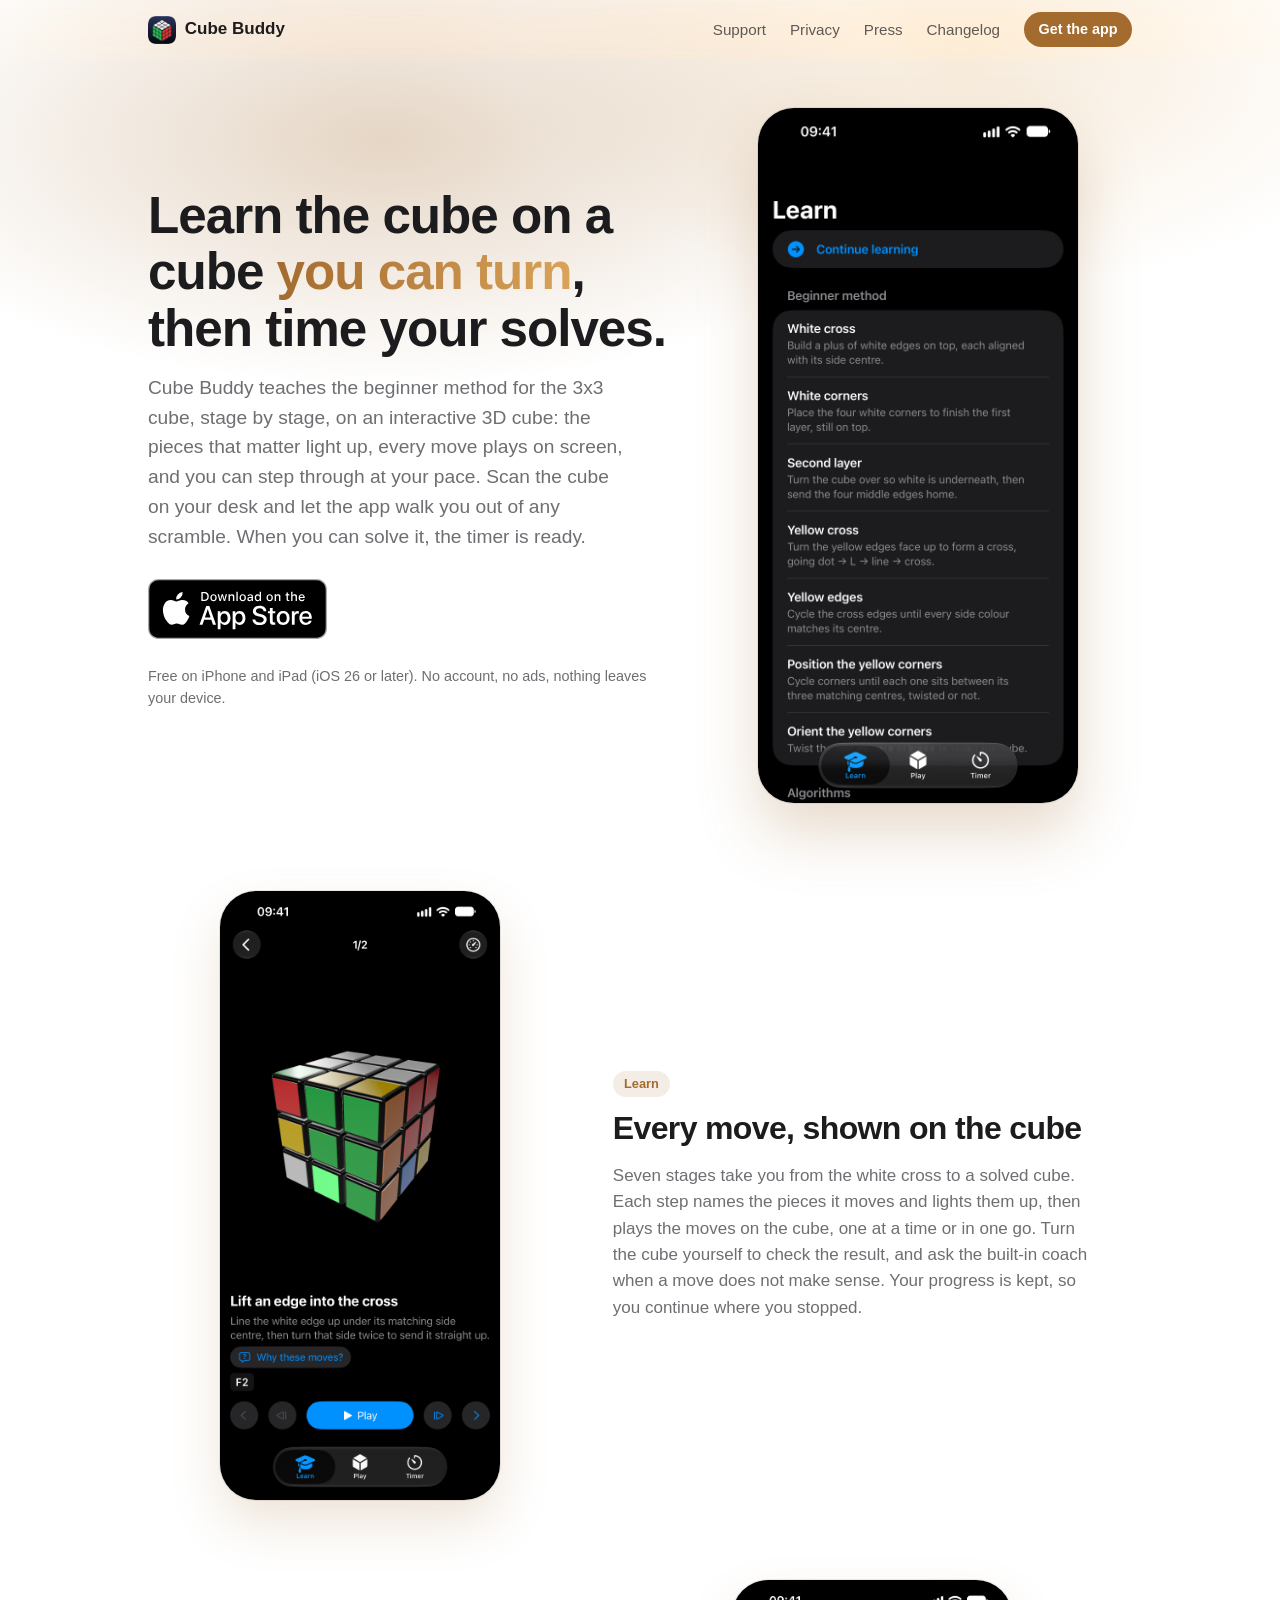
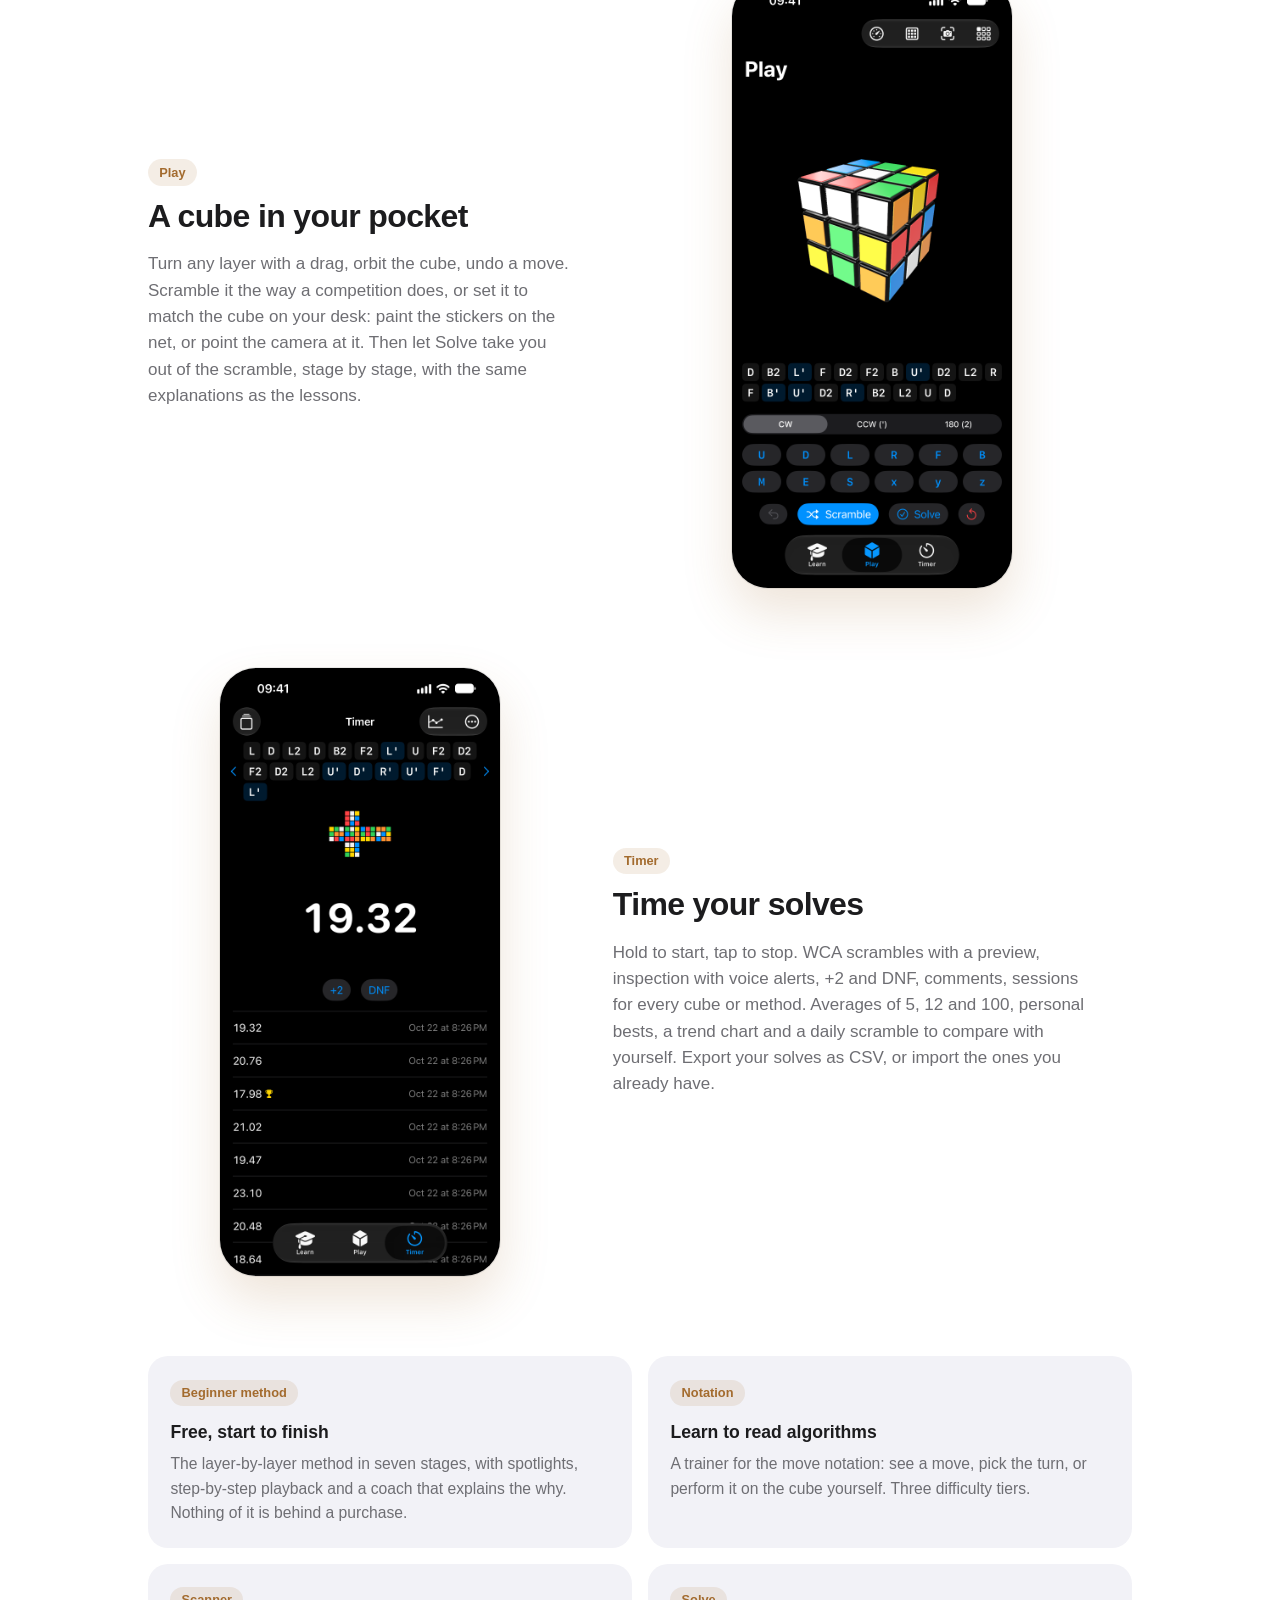
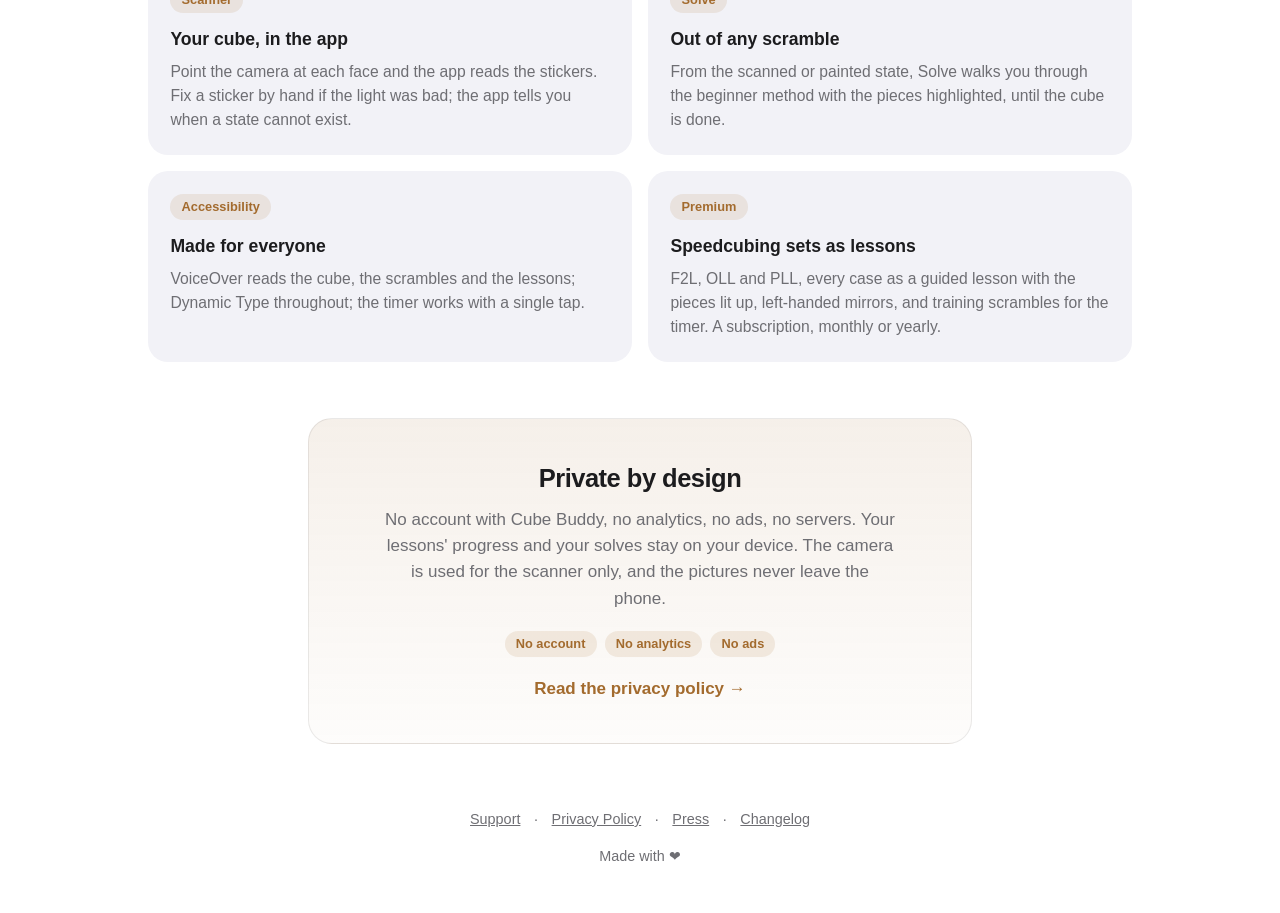
==== index.html @ d9a14967 "Deploy site from Sune docs/site @ c95cc17" ====
<!DOCTYPE html>
<html lang="en">
<head>
  <meta charset="utf-8">
  <meta name="viewport" content="width=device-width, initial-scale=1">
  <title>Cube Buddy: Learn to Solve the Cube</title>
  <meta name="description" content="A 3x3 cube tutor and timer for iPhone and iPad: the beginner method on an interactive 3D cube, a scanner for the cube on your desk, and a speedcubing timer. No account, no ads.">
  <meta property="og:title" content="Cube Buddy: Learn to Solve the Cube">
  <meta property="og:description" content="Learn the cube on a cube you can turn, then time your solves.">
  <meta property="og:image" content="https://cubebuddy.koebraam.com/assets/icon.png">
  <link rel="icon" href="/assets/icon.png">
  <link rel="stylesheet" href="/assets/site.css">
</head>
<body class="home">
  <header>
    <div class="wrap">
      <a class="brand" href="/"><img src="/assets/icon.png" alt=""> Cube Buddy</a>
      <nav><a href="/support/">Support</a><a href="/privacy/">Privacy</a><a href="/press/">Press</a><a class="wide" href="/changelog/">Changelog</a><a class="cta" href="https://apps.apple.com/app/cube-buddy">Get the app</a></nav>
    </div>
  </header>

  <section class="hero">
    <div class="wrap">
      <div>
        <h1>Learn the cube on a cube <span>you can turn</span>, then time your solves.</h1>
        <p class="lead">Cube Buddy teaches the beginner method for the 3x3 cube, stage by stage, on an interactive 3D cube: the pieces that matter light up, every move plays on screen, and you can step through at your pace. Scan the cube on your desk and let the app walk you out of any scramble. When you can solve it, the timer is ready.</p>
        <a class="badge" href="https://apps.apple.com/app/cube-buddy"><img src="/assets/badge.svg" alt="Download on the App Store" width="180" height="60"></a>
        <p class="note">Free on iPhone and iPad (iOS 26 or later). No account, no ads, nothing leaves your device.</p>
      </div>
      <div class="phone"><img src="/assets/01-learn.png" alt="Cube Buddy Learn screen: the beginner method's stages, White cross first, with the notation trainer and the algorithm sets below"></div>
    </div>
  </section>

  <section class="story">
    <div class="wrap row">
      <div class="phone"><img src="/assets/02-lesson.png" alt="A lesson: the 3D cube with the pieces of the current step highlighted, the algorithm underneath and the play controls"></div>
      <div class="copy">
        <span class="tag">Learn</span>
        <h2>Every move, shown on the cube</h2>
        <p>Seven stages take you from the white cross to a solved cube. Each step names the pieces it moves and lights them up, then plays the moves on the cube, one at a time or in one go. Turn the cube yourself to check the result, and ask the built-in coach when a move does not make sense. Your progress is kept, so you continue where you stopped.</p>
      </div>
    </div>
    <div class="wrap row reverse">
      <div class="phone"><img src="/assets/03-play.png" alt="Play screen: a scrambled 3D cube with the move buttons, scramble and reset"></div>
      <div class="copy">
        <span class="tag">Play</span>
        <h2>A cube in your pocket</h2>
        <p>Turn any layer with a drag, orbit the cube, undo a move. Scramble it the way a competition does, or set it to match the cube on your desk: paint the stickers on the net, or point the camera at it. Then let Solve take you out of the scramble, stage by stage, with the same explanations as the lessons.</p>
      </div>
    </div>
    <div class="wrap row">
      <div class="phone"><img src="/assets/04-timer.png" alt="Timer screen: a WCA scramble, the timing surface, and the history of solves with their averages"></div>
      <div class="copy">
        <span class="tag">Timer</span>
        <h2>Time your solves</h2>
        <p>Hold to start, tap to stop. WCA scrambles with a preview, inspection with voice alerts, +2 and DNF, comments, sessions for every cube or method. Averages of 5, 12 and 100, personal bests, a trend chart and a daily scramble to compare with yourself. Export your solves as CSV, or import the ones you already have.</p>
      </div>
    </div>
  </section>

  <section class="features">
    <div class="wrap grid">
      <div class="card"><span class="tag">Beginner method</span><h3>Free, start to finish</h3><p>The layer-by-layer method in seven stages, with spotlights, step-by-step playback and a coach that explains the why. Nothing of it is behind a purchase.</p></div>
      <div class="card"><span class="tag">Notation</span><h3>Learn to read algorithms</h3><p>A trainer for the move notation: see a move, pick the turn, or perform it on the cube yourself. Three difficulty tiers.</p></div>
      <div class="card"><span class="tag">Scanner</span><h3>Your cube, in the app</h3><p>Point the camera at each face and the app reads the stickers. Fix a sticker by hand if the light was bad; the app tells you when a state cannot exist.</p></div>
      <div class="card"><span class="tag">Solve</span><h3>Out of any scramble</h3><p>From the scanned or painted state, Solve walks you through the beginner method with the pieces highlighted, until the cube is done.</p></div>
      <div class="card"><span class="tag">Accessibility</span><h3>Made for everyone</h3><p>VoiceOver reads the cube, the scrambles and the lessons; Dynamic Type throughout; the timer works with a single tap.</p></div>
      <div class="card"><span class="tag">Premium</span><h3>Speedcubing sets as lessons</h3><p>F2L, OLL and PLL, every case as a guided lesson with the pieces lit up, left-handed mirrors, and training scrambles for the timer. A subscription, monthly or yearly.</p></div>
    </div>
  </section>

  <section class="privacy">
    <div class="wrap">
      <div class="panel">
        <h2>Private by design</h2>
        <p>No account with Cube Buddy, no analytics, no ads, no servers. Your lessons' progress and your solves stay on your device. The camera is used for the scanner only, and the pictures never leave the phone.</p>
        <div class="pills"><span class="tag">No account</span><span class="tag">No analytics</span><span class="tag">No ads</span></div>
        <a class="more" href="/privacy/">Read the privacy policy &rarr;</a>
      </div>
    </div>
  </section>

  <footer>
    <div class="wrap">
      <a href="/support/">Support</a> · <a href="/privacy/">Privacy Policy</a> · <a href="/press/">Press</a> · <a href="/changelog/">Changelog</a>
      <p>Made with ❤︎</p>
    </div>
  </footer>
</body>
</html>
---- assets/site.css ----
:root {
      --blue: #a36b2e; --aqua: #d9a35a; --ink: #1c1c1e; --muted: #6e6e73;
      --card: #f2f2f7; --bg: #ffffff; --hair: rgba(0,0,0,.08);
    }
    @media (prefers-color-scheme: dark) {
      :root { --blue: #c8863a; --ink: #f2f2f7; --muted: #a1a1a6; --card: #1c1c1e; --bg: #000; --hair: rgba(255,255,255,.1); }
    }
    * { box-sizing: border-box; }
    body { margin: 0; background: var(--bg); color: var(--ink);
           font: 17px/1.55 -apple-system, BlinkMacSystemFont, "Segoe UI", sans-serif; }
    a { color: var(--blue); }
    .wrap { max-width: 64rem; margin: 0 auto; padding: 0 1.25rem; }

    /* Header: transparent over the hero glow, frosted once the page scrolls.
       The bottom hairline fades in with a scroll-driven animation; browsers
       without support keep a faint static hairline. */
    header { position: sticky; top: 0; z-index: 10; padding: .75rem 0;
             background: color-mix(in srgb, var(--bg) 72%, transparent);
             -webkit-backdrop-filter: blur(20px) saturate(180%); backdrop-filter: blur(20px) saturate(180%);
             border-bottom: 1px solid var(--hair); }
    @supports (animation-timeline: scroll()) {
      header { border-bottom-color: transparent; background: transparent;
               animation: header-scrolled linear both; animation-timeline: scroll(); animation-range: 0 80px; }
      @keyframes header-scrolled {
        to { border-bottom-color: var(--hair); background: color-mix(in srgb, var(--bg) 72%, transparent); }
      }
    }
    header .wrap { display: flex; align-items: center; justify-content: space-between; }
    .brand { display: flex; align-items: center; gap: .55rem; font-weight: 700; text-decoration: none; color: var(--ink); }
    .brand img { width: 28px; height: 28px; border-radius: 7px; }
    nav { display: flex; align-items: center; gap: 1.5rem; }
    nav a { text-decoration: none; color: var(--ink); opacity: .7; font-size: .95rem; transition: opacity .15s; }
    nav a:hover { opacity: 1; }
    nav a.cta { opacity: 1; color: #fff; background: var(--blue); font-weight: 600; font-size: .9rem;
                padding: .4rem .9rem; border-radius: 999px; transition: background .15s; }
    nav a.cta:hover { background: #8c5a24; }

    /* The hero glow lives on the page so it continues under the header. */
    body.home { position: relative; }
    body.home::before { content: ""; position: absolute; left: 0; right: 0; top: 0; height: 44rem;
      pointer-events: none; z-index: -1;
      background: radial-gradient(60% 50% at 30% 20%, rgba(163,107,46,.28), transparent 70%),
                  radial-gradient(50% 45% at 75% 10%, rgba(217,163,90,.22), transparent 70%); }

    .hero { padding: 3rem 0 2rem; }
    .hero .wrap { display: grid; grid-template-columns: 1.1fr .9fr; gap: 2rem; align-items: center; }
    .hero h1 { font-size: clamp(2rem, 5vw, 3.2rem); line-height: 1.1; margin: 0 0 1rem; letter-spacing: -.02em; }
    .hero h1 span { background: linear-gradient(90deg, var(--blue), var(--aqua)); -webkit-background-clip: text; background-clip: text; color: transparent; }
    .hero p.lead { font-size: 1.2rem; color: var(--muted); margin: 0 0 1.5rem; max-width: 30rem; }
    /* Apple's badge: official SVG from toolbox.marketingtools.apple.com,
       shown at its own proportions with clear space, per Apple's
       App Store marketing guidelines. */
    .badge { display: inline-block; margin: .25rem 0; }
    .badge img { display: block; height: 60px; width: auto; }
    .note { font-size: .9rem; color: var(--muted); margin-top: .8rem; }
    .phone { justify-self: center; width: min(320px, 80vw); border-radius: 36px; overflow: hidden;
             box-shadow: 0 30px 60px rgba(163,107,46,.25), 0 0 0 1px var(--hair); }
    .phone img { display: block; width: 100%; }

    .features { padding: 2.5rem 0; }
    .grid { display: grid; grid-template-columns: repeat(2, 1fr); gap: 1rem; }
    .card { background: var(--card); border-radius: 20px; padding: 1.4rem; }
    .card .tag { margin-bottom: .8rem; }
    .card h3 { margin: 0 0 .4rem; font-size: 1.1rem; }
    .card p { margin: 0; color: var(--muted); font-size: .98rem; }

    .story { padding: 1rem 0 0; }
    .story .row { display: grid; grid-template-columns: .9fr 1.1fr; gap: 2.5rem; align-items: center; padding: 2.5rem 1.25rem; }
    .story .row.reverse .phone { order: 2; }
    .story .copy h2 { font-size: clamp(1.5rem, 3vw, 2rem); letter-spacing: -.02em; margin: .4rem 0 .6rem; }
    .story .copy p { color: var(--muted); margin: 0; max-width: 30rem; }
    .story .phone { width: min(280px, 70vw); box-shadow: 0 24px 50px rgba(163,107,46,.18), 0 0 0 1px var(--hair); }
    .tag { display: inline-block; font-size: .8rem; font-weight: 600; color: var(--blue);
           background: rgba(163,107,46,.12); border-radius: 999px; padding: .2rem .7rem; }

    .privacy { padding: 1rem 0 2rem; }
    .privacy .wrap { max-width: 44rem; }
    .privacy .panel { text-align: center; padding: 2.5rem 1.5rem; border-radius: 24px;
      border: 1px solid var(--hair);
      background: linear-gradient(180deg, rgba(163,107,46,.10), rgba(163,107,46,.02)); }
    .privacy h2 { margin: 0 0 .5rem; letter-spacing: -.02em; }
    .privacy p { margin: 0 auto; max-width: 32rem; color: var(--muted); }
    .privacy .pills { display: flex; flex-wrap: wrap; justify-content: center; gap: .5rem; margin: 1.2rem 0; }
    .privacy .more { display: inline-block; text-decoration: none; font-weight: 600; }
    .privacy .more:hover { text-decoration: underline; }

    footer { padding: 2rem 0; text-align: center; color: var(--muted); font-size: .9rem; }
    footer a { margin: 0 .6rem; color: var(--muted); }

    @media (max-width: 720px) {
      .hero .wrap, .grid, .story .row { grid-template-columns: 1fr; }
      .story .row { padding: 1.5rem 1.25rem; }
      .story .row .phone { order: 2; justify-self: center; width: min(240px, 70vw); }
      .story .copy { text-align: center; }
      .story .copy p { margin: 0 auto; }
      .hero { padding-top: 2rem; }
      nav { gap: 1rem; }
      nav a.cta, nav a.wide { display: none; }
    }
  
    /* Content pages */
    main.page { padding: 2rem 0 3rem; }
    main.page .wrap { max-width: 44rem; }
    main.page h1 { font-size: clamp(1.8rem, 4vw, 2.4rem); letter-spacing: -.02em; margin: .5rem 0 .3rem; }
    main.page .meta { color: var(--muted); margin: 0 0 1.5rem; }
    /* Changelog: the date sits right under its version. */
    main.page h2 + .meta { margin: -.3rem 0 .8rem; font-size: .9rem; }
    main.page h2 { font-size: 1.3rem; margin: 2.2rem 0 .6rem; }
    main.page h3 { font-size: 1.05rem; margin: 1.6rem 0 .3rem; }
    main.page p, main.page li { color: var(--ink); }
    main.page ul { padding-left: 1.2rem; }
    main.page table { border-collapse: collapse; width: 100%; }
    main.page td { padding: .4rem .6rem .4rem 0; vertical-align: top; border-bottom: 1px solid var(--hair); }
    main.page td:first-child { white-space: nowrap; color: var(--muted); }
    main.page code { background: var(--card); padding: .1rem .35rem; border-radius: 6px; font-size: .92em; }
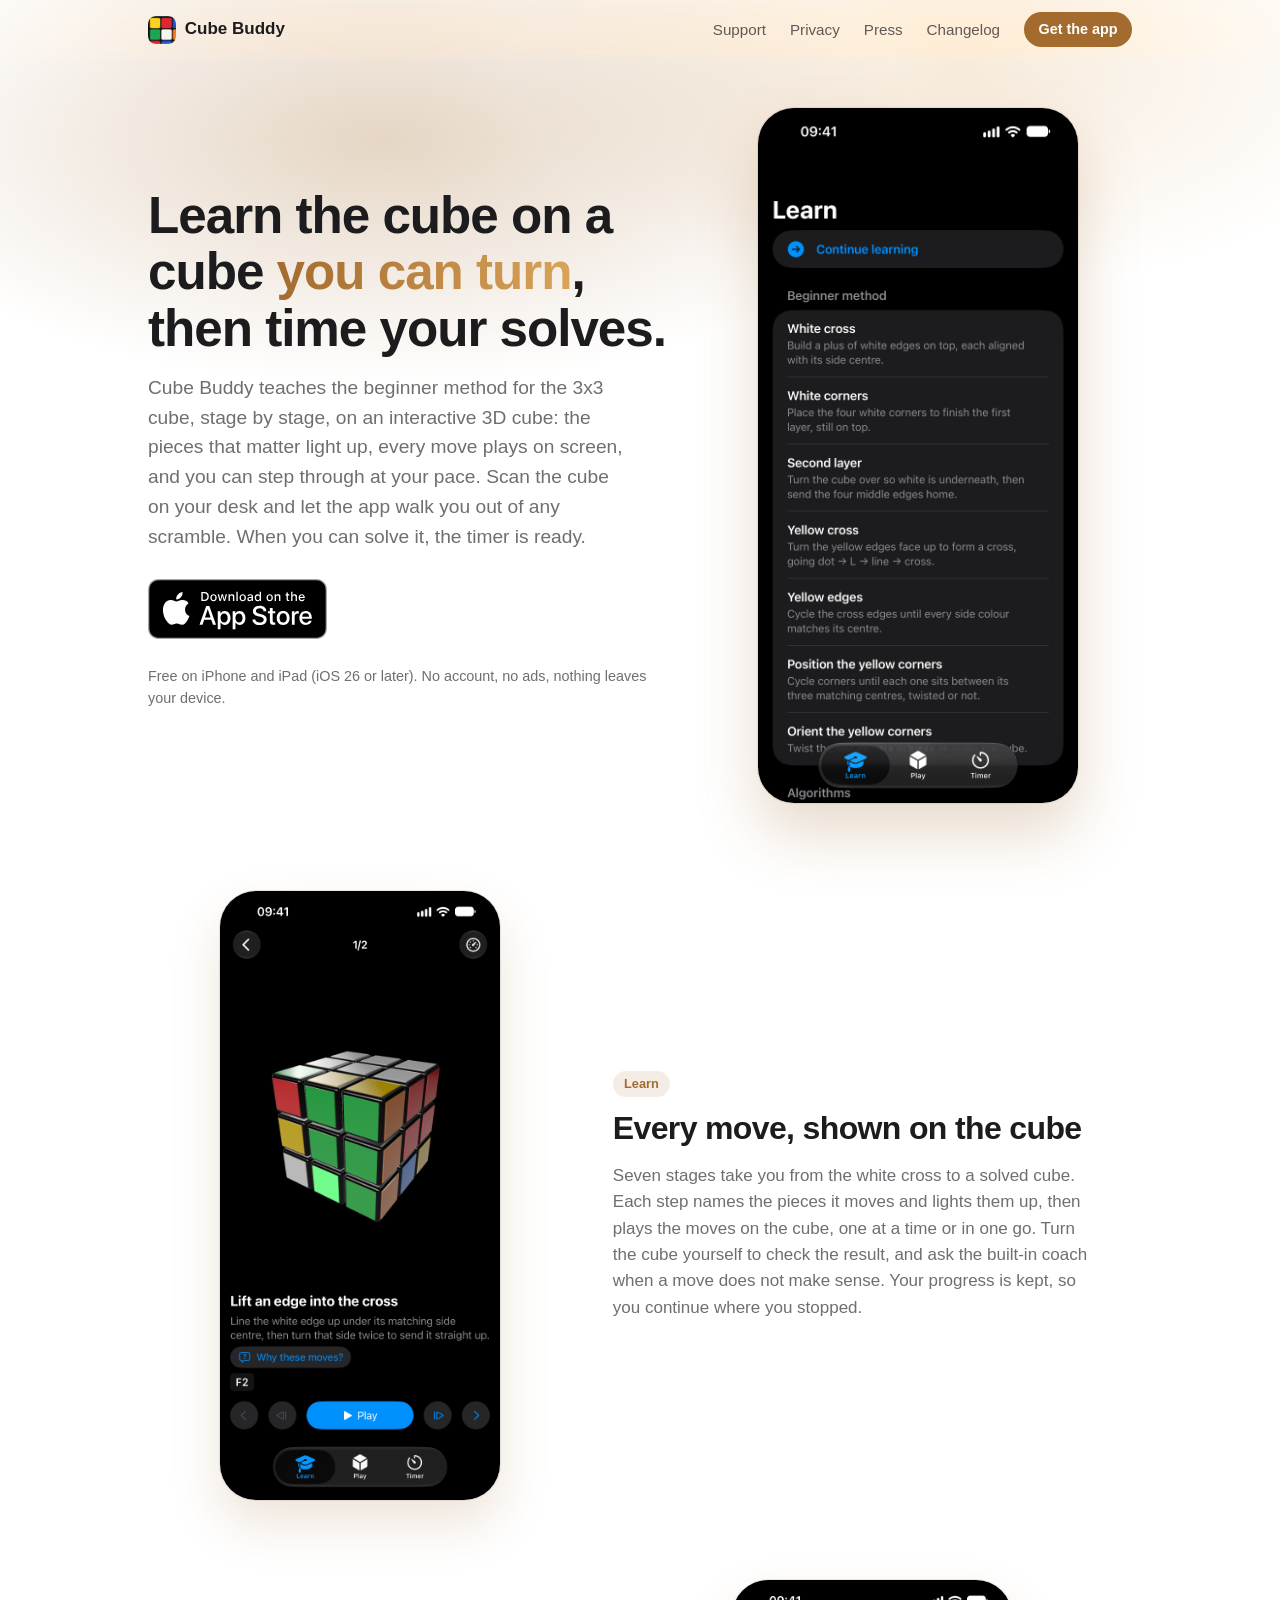
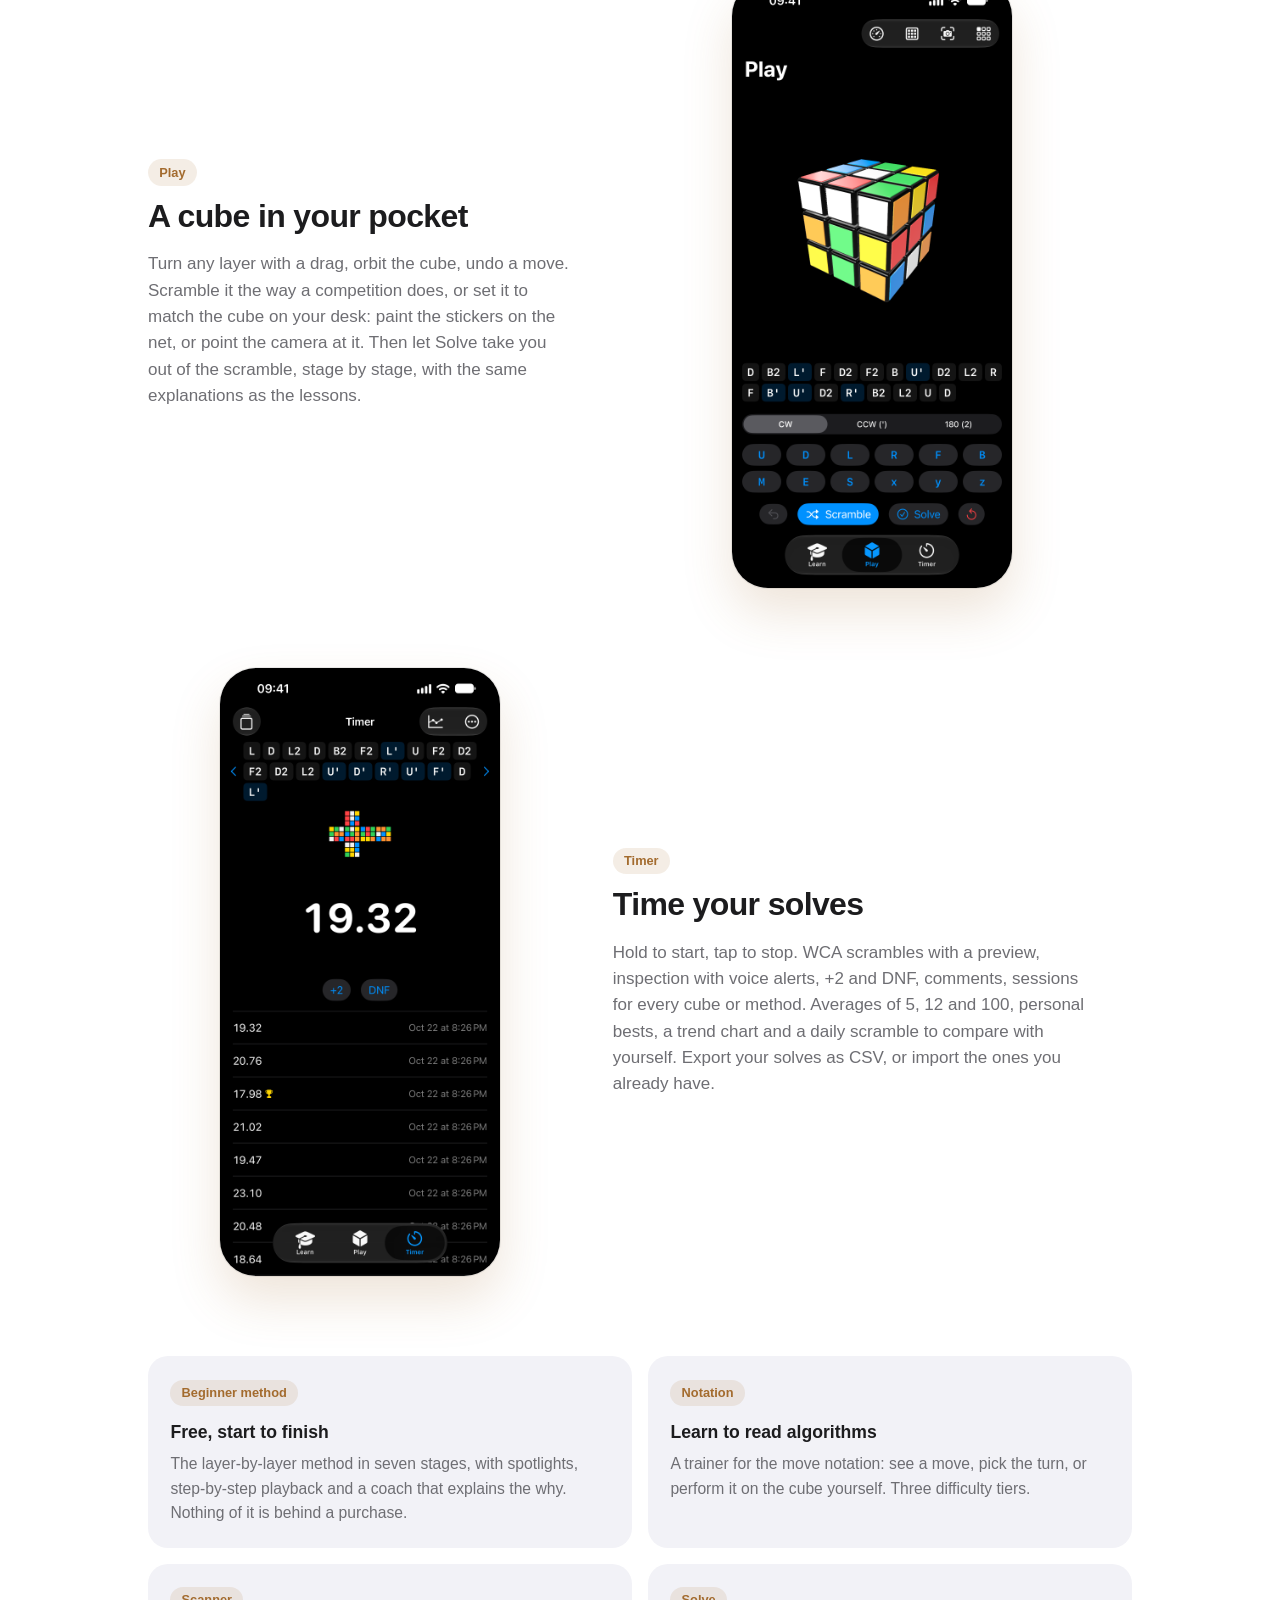
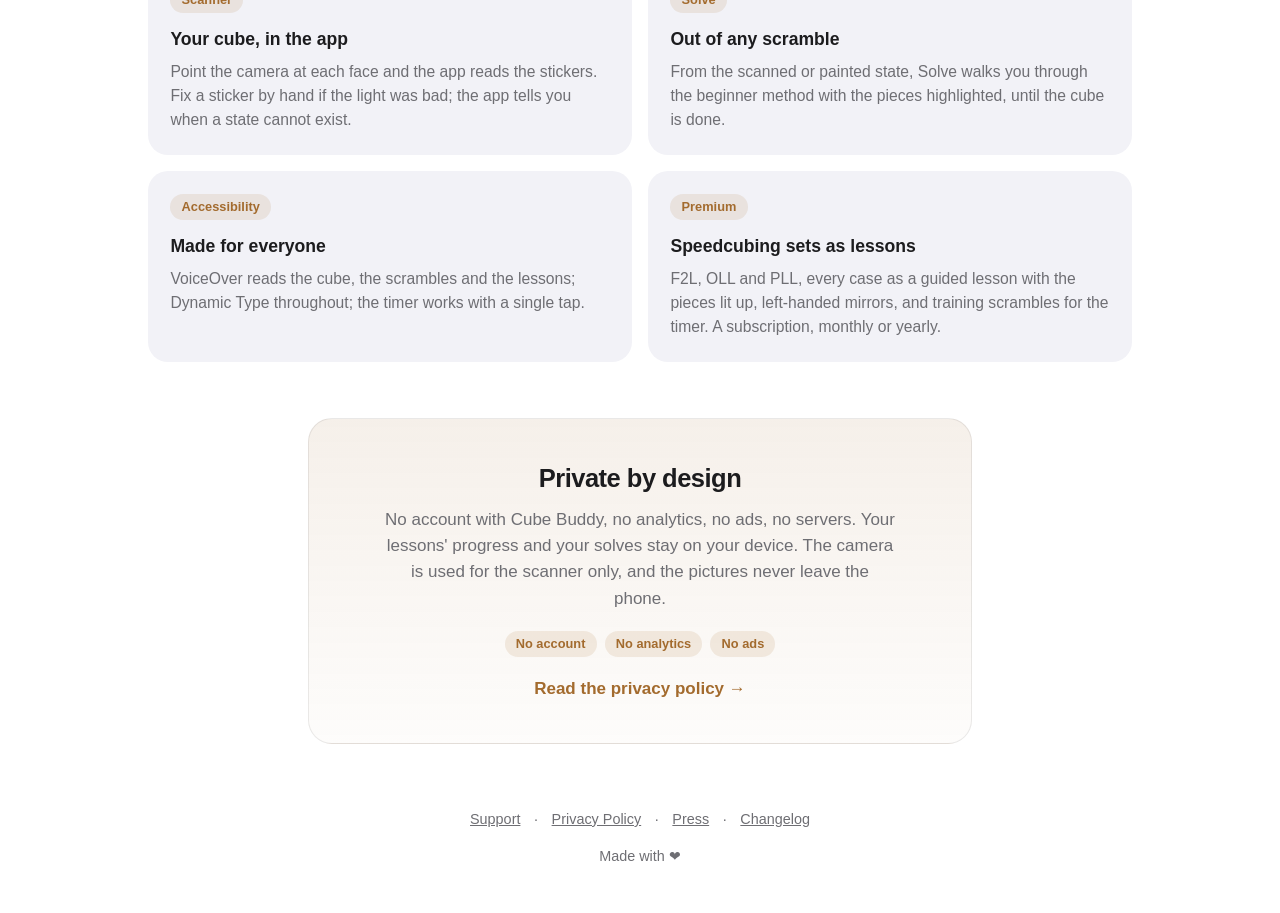
==== commit 78e2ce1b: "Deploy site from Sune docs/site @ 6060026" ====
--- a/index.html
+++ b/index.html
@@ -15,7 +15,7 @@
   <header>
     <div class="wrap">
       <a class="brand" href="/"><img src="/assets/icon.png" alt=""> Cube Buddy</a>
-      <nav><a href="/support/">Support</a><a href="/privacy/">Privacy</a><a href="/press/">Press</a><a class="wide" href="/changelog/">Changelog</a><a class="cta" href="https://apps.apple.com/app/cube-buddy">Get the app</a></nav>
+      <nav><a href="/support/">Support</a><a href="/privacy/">Privacy</a><a href="/press/">Press</a><a class="wide" href="/changelog/">Changelog</a><a class="cta" href="https://apps.apple.com/app/id6826172419">Get the app</a></nav>
     </div>
   </header>
 
@@ -24,10 +24,10 @@
       <div>
         <h1>Learn the cube on a cube <span>you can turn</span>, then time your solves.</h1>
         <p class="lead">Cube Buddy teaches the beginner method for the 3x3 cube, stage by stage, on an interactive 3D cube: the pieces that matter light up, every move plays on screen, and you can step through at your pace. Scan the cube on your desk and let the app walk you out of any scramble. When you can solve it, the timer is ready.</p>
-        <a class="badge" href="https://apps.apple.com/app/cube-buddy"><img src="/assets/badge.svg" alt="Download on the App Store" width="180" height="60"></a>
+        <a class="badge" href="https://apps.apple.com/app/id6826172419"><img src="/assets/badge.svg" alt="Download on the App Store" width="180" height="60"></a>
         <p class="note">Free on iPhone and iPad (iOS 26 or later). No account, no ads, nothing leaves your device.</p>
       </div>
-      <div class="phone"><img src="/assets/01-learn.png" alt="Cube Buddy Learn screen: the beginner method's stages, White cross first, with the notation trainer and the algorithm sets below"></div>
+      <div class="phone"><img src="/assets/01-learn.png" alt="Cube Buddy Learn screen: the methods, the beginner method first, then F2L, OLL and PLL, with the notation trainer below"></div>
     </div>
   </section>
 
